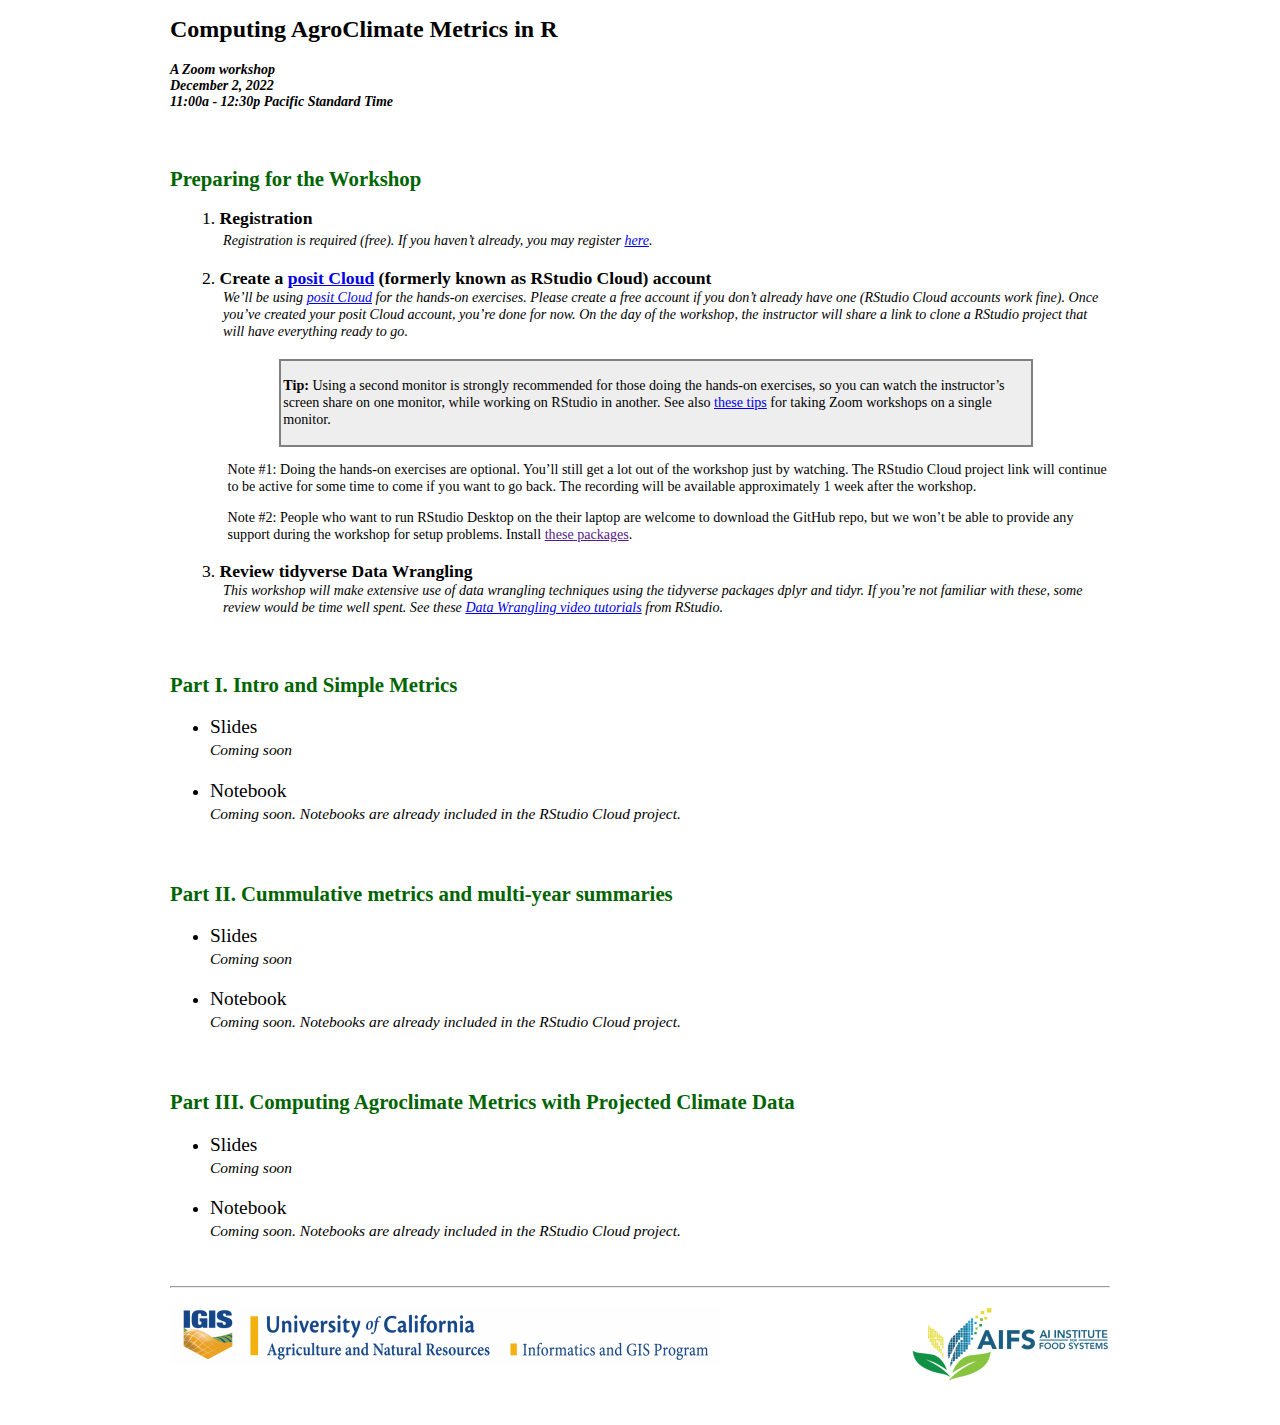
==== index.html @ ed3b4bb9 "Initial commit" ====
<!DOCTYPE html>

<html>

<head>

<meta charset="utf-8" />
<meta name="generator" content="pandoc" />
<meta http-equiv="X-UA-Compatible" content="IE=EDGE" />




<title>Computing AgroClimate Metrics in R</title>

<script src="slides/lib/header-attrs-2.17/header-attrs.js"></script>
<script src="slides/lib/jquery-3.6.0/jquery-3.6.0.min.js"></script>
<meta name="viewport" content="width=device-width, initial-scale=1" />
<link href="slides/lib/bootstrap-3.3.5/css/bootstrap.min.css" rel="stylesheet" />
<script src="slides/lib/bootstrap-3.3.5/js/bootstrap.min.js"></script>
<script src="slides/lib/bootstrap-3.3.5/shim/html5shiv.min.js"></script>
<script src="slides/lib/bootstrap-3.3.5/shim/respond.min.js"></script>
<style>h1 {font-size: 34px;}
       h1.title {font-size: 38px;}
       h2 {font-size: 30px;}
       h3 {font-size: 24px;}
       h4 {font-size: 18px;}
       h5 {font-size: 16px;}
       h6 {font-size: 12px;}
       code {color: inherit; background-color: rgba(0, 0, 0, 0.04);}
       pre:not([class]) { background-color: white }</style>
<script src="slides/lib/navigation-1.1/tabsets.js"></script>
<!-- Global site tag (gtag.js) - Google Analytics -->
<script async src="https://www.googletagmanager.com/gtag/js?id=G-41HMZ3JJJ6"></script>
<script>
  window.dataLayer = window.dataLayer || [];
  function gtag(){dataLayer.push(arguments);}
  gtag('js', new Date());
  gtag('config', 'G-41HMZ3JJJ6');
</script>

<style type="text/css">
  code{white-space: pre-wrap;}
  span.smallcaps{font-variant: small-caps;}
  span.underline{text-decoration: underline;}
  div.column{display: inline-block; vertical-align: top; width: 50%;}
  div.hanging-indent{margin-left: 1.5em; text-indent: -1.5em;}
  ul.task-list{list-style: none;}
      .display.math{display: block; text-align: center; margin: 0.5rem auto;}
  </style>










<style type = "text/css">
.main-container {
  max-width: 940px;
  margin-left: auto;
  margin-right: auto;
}
img {
  max-width:100%;
}
.tabbed-pane {
  padding-top: 12px;
}
.html-widget {
  margin-bottom: 20px;
}
button.code-folding-btn:focus {
  outline: none;
}
summary {
  display: list-item;
}
details > summary > p:only-child {
  display: inline;
}
pre code {
  padding: 0;
}
</style>



<!-- tabsets -->

<style type="text/css">
.tabset-dropdown > .nav-tabs {
  display: inline-table;
  max-height: 500px;
  min-height: 44px;
  overflow-y: auto;
  border: 1px solid #ddd;
  border-radius: 4px;
}

.tabset-dropdown > .nav-tabs > li.active:before, .tabset-dropdown > .nav-tabs.nav-tabs-open:before {
  content: "\e259";
  font-family: 'Glyphicons Halflings';
  display: inline-block;
  padding: 10px;
  border-right: 1px solid #ddd;
}

.tabset-dropdown > .nav-tabs.nav-tabs-open > li.active:before {
  content: "\e258";
  font-family: 'Glyphicons Halflings';
  border: none;
}

.tabset-dropdown > .nav-tabs > li.active {
  display: block;
}

.tabset-dropdown > .nav-tabs > li > a,
.tabset-dropdown > .nav-tabs > li > a:focus,
.tabset-dropdown > .nav-tabs > li > a:hover {
  border: none;
  display: inline-block;
  border-radius: 4px;
  background-color: transparent;
}

.tabset-dropdown > .nav-tabs.nav-tabs-open > li {
  display: block;
  float: none;
}

.tabset-dropdown > .nav-tabs > li {
  display: none;
}
</style>

<!-- code folding -->




</head>

<body>


<div class="container-fluid main-container">




<div id="header">



<h1 class="title toc-ignore">Computing AgroClimate Metrics in R</h1>
<h4 class="date">A Zoom workshop<br/>December 2, 2022<br/>11:00a -
12:30p Pacific Standard Time</h4>

</div>


<style type="text/css">
h1 {
  font-size: 130%;
  font-weight:bold;
  color:darkgreen;
}
h1.title {
  color:black;
  font-size:150%;
}
h4.date {
  font-size: 14px;
  font-style:italic;
  line-height: inherit;
}
p, li, summary {
  font-size: 110%;
}
span.note {
  font-size:80%;
  font-style:italic;
  display:inline-block;
  margin-left:1.5em;
}
span.linote {
  font-size:80%;
  font-style:italic;
}


</style>
<p><br />
</p>
<div id="preparing-for-the-workshop" class="section level1"
style="clear:both;">
<h1 style="clear:both;">Preparing for the Workshop</h1>
<div style="margin-left:2em;">
<p>1. <strong>Registration</strong><br/><span class="note">Registration
is required (free). If you haven’t already, you may register <a
href="https://forms.gle/WjprKGkj9bT2CBr58" target="_blank"
rel="noopener">here</a>.</span></p>
<p>2. <strong>Create a <a href="https://posit.cloud/" target="_blank"
rel="noopener">posit Cloud</a> (formerly known as RStudio Cloud)
account</strong><br/><span class="note">We’ll be using <a
href="https://posit.cloud/" target="_blank" rel="noopener">posit
Cloud</a> for the hands-on exercises. Please create a free account if
you don’t already have one (RStudio Cloud accounts work fine). Once
you’ve created your posit Cloud account, you’re done for now. On the day
of the workshop, the instructor will share a link to clone a RStudio
project that will have everything ready to go.</span></p>
<div
style="border:2px solid gray; margin:1em 6em; background-color:#eee; font-size:80%; padding:0.2em;">
<p><strong>Tip:</strong> Using a second monitor is strongly recommended
for those doing the hands-on exercises, so you can watch the
instructor’s screen share on one monitor, while working on RStudio in
another. See also <a
href="https://ucanr-igis.github.io/caladaptr-res/workshops/ca_intro_feb22/workspace_tips.html"
target="_blank" rel="noopener">these tips</a> for taking Zoom workshops
on a single monitor.</p>
</div>
<div style="margin-left:2em; font-size:80%;">
<p>Note #1: Doing the hands-on exercises are optional. You’ll still get
a lot out of the workshop just by watching. The RStudio Cloud project
link will continue to be active for some time to come if you want to go
back. The recording will be available approximately 1 week after the
workshop.</p>
<p>Note #2: People who want to run RStudio Desktop on the their laptop
are welcome to download the GitHub repo, but we won’t be able to provide
any support during the workshop for setup problems. Install <a
href="">these packages</a>.</p>
</div>
<p>3. <strong>Review tidyverse Data Wrangling</strong><br/><span
class="note">This workshop will make extensive use of data wrangling
techniques using the tidyverse packages dplyr and tidyr. If you’re not
familiar with these, some review would be time well spent. See these <a
href="https://www.youtube.com/playlist?list=PL9HYL-VRX0oQOWAFoKHFQAsWAI3ImbNPk"
target="_blank" rel="noopener">Data Wrangling video tutorials</a> from
RStudio.</span></p>
</div>
<!-- click [here](https://posit.cloud/content/5055980){target="_blank" rel="noopener"} to make a copy of the workshop project. -->
<p><br />
</p>
</div>
<div id="part-i.-intro-and-simple-metrics" class="section level1">
<h1>Part I. Intro and Simple Metrics</h1>
<ul>
<li><p>Slides<br/><span class="linote">Coming soon</span></p></li>
<li><p>Notebook<br/><span class="linote">Coming soon. Notebooks are
already included in the RStudio Cloud project.</span></p></li>
</ul>
<!---- [Slides](./slides/slides_pt1.html){target="_blank" rel="noopener"}  ---->
<!-- Notebook 2: [ex02.R](https://raw.githubusercontent.com/ucanr-igis/IntroR_Oct22/main/ex02.R){target="_blank" rel="noopener"} -->
<p><br />
</p>
</div>
<div id="part-ii.-cummulative-metrics-and-multi-year-summaries"
class="section level1">
<h1>Part II. Cummulative metrics and multi-year summaries</h1>
<ul>
<li><p>Slides<br/><span class="linote">Coming soon</span></p></li>
<li><p>Notebook<br/><span class="linote">Coming soon. Notebooks are
already included in the RStudio Cloud project.</span></p></li>
</ul>
<p><br />
</p>
</div>
<div
id="part-iii.-computing-agroclimate-metrics-with-projected-climate-data"
class="section level1">
<h1>Part III. Computing Agroclimate Metrics with Projected Climate
Data</h1>
<ul>
<li><p>Slides<br/><span class="linote">Coming soon</span></p></li>
<li><p>Notebook<br/><span class="linote">Coming soon. Notebooks are
already included in the RStudio Cloud project.</span></p></li>
</ul>
<!-- <details style="cursor: pointer; color: rgb(51,122,183); margin-left:2em;"> -->
<!-- <summary>Recording</summary> -->
<!-- <iframe width="560" height="315" src="https://www.youtube.com/embed/aoDy-vaUjRE?rel=0" title="YouTube video player" frameborder="1" allow="accelerometer; autoplay; clipboard-write; encrypted-media; gyroscope; picture-in-picture" allowfullscreen style="margin-left:1.5em; margin-top:1em;"></iframe> -->
<!-- </details> -->
<br/>
<hr/>
<div>
<p><a href="http://igis.ucanr.edu/" target="_blank"><img src="images/igis-logo_550x58x256.png" style="width:550px; height:58px;"/></a>
<a href="https://aifs.ucdavis.edu/" target="_blank"><img src="images/aifs-logo-wide_200x77.png" style="width:200px; height:77px; float:right;"/></a></p>
</div>
<p><br />
</p>
</div>




</div>

<script>

// add bootstrap table styles to pandoc tables
function bootstrapStylePandocTables() {
  $('tr.odd').parent('tbody').parent('table').addClass('table table-condensed');
}
$(document).ready(function () {
  bootstrapStylePandocTables();
});


</script>

<!-- tabsets -->

<script>
$(document).ready(function () {
  window.buildTabsets("TOC");
});

$(document).ready(function () {
  $('.tabset-dropdown > .nav-tabs > li').click(function () {
    $(this).parent().toggleClass('nav-tabs-open');
  });
});
</script>

<!-- code folding -->



</body>
</html>
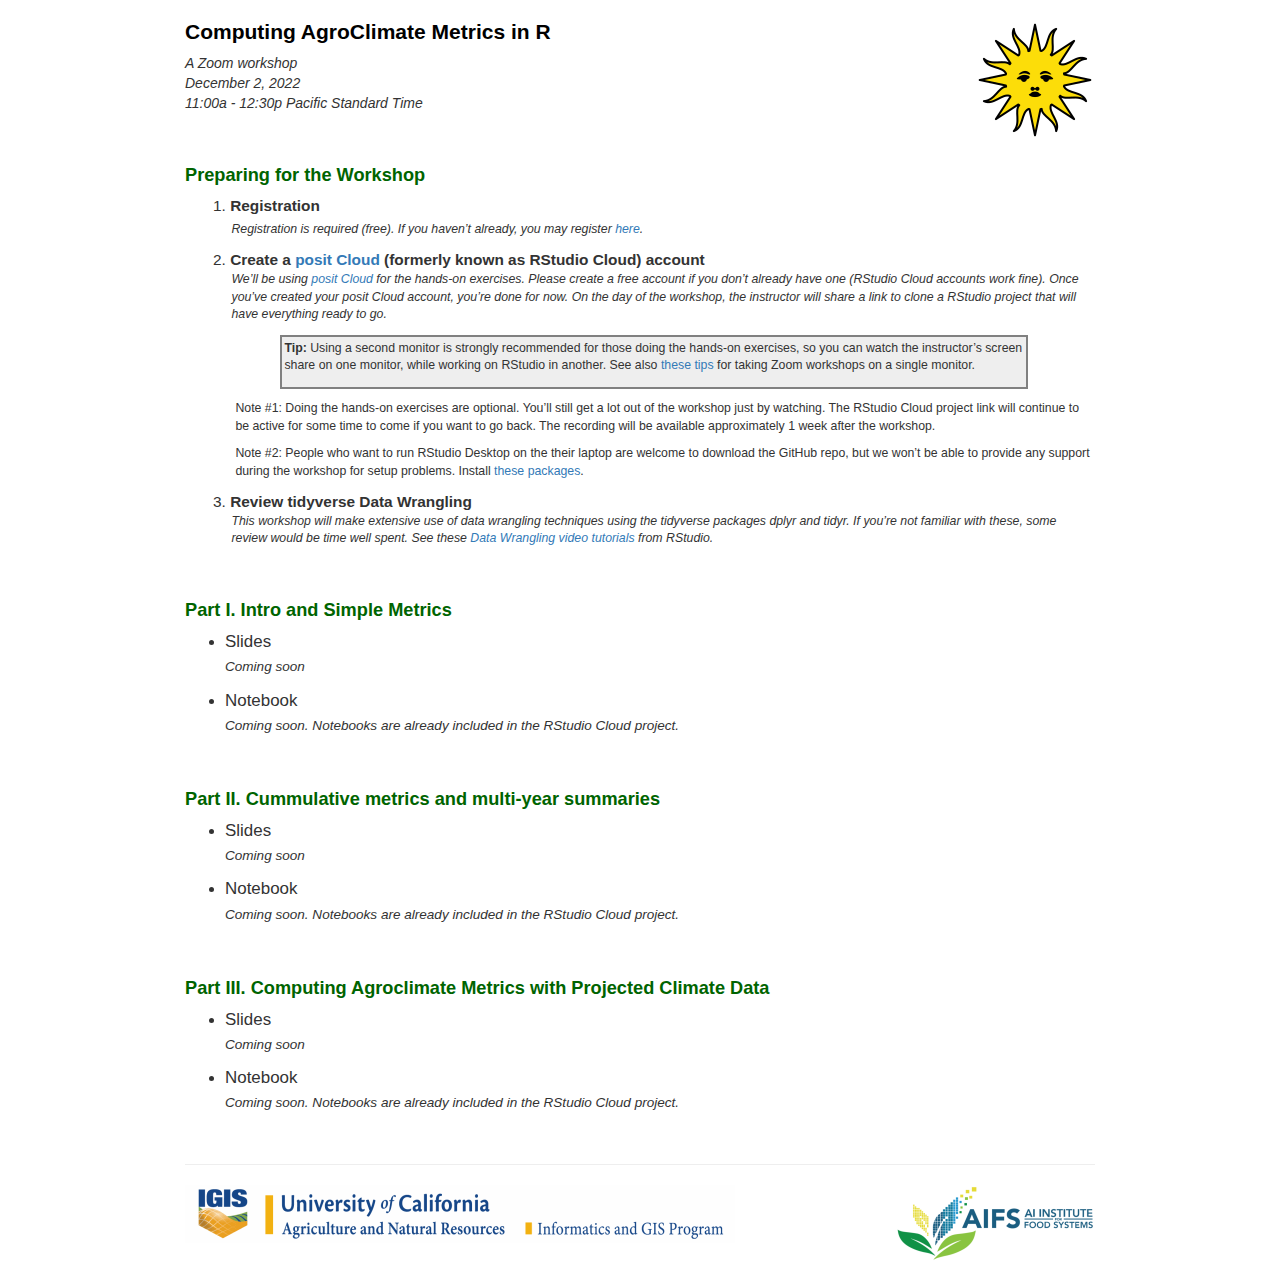
==== commit ddb74798: "Update index.html" ====
--- a/index.html
+++ b/index.html
@@ -157,7 +157,8 @@
 
 
 
-<h1 class="title toc-ignore">Computing AgroClimate Metrics in R</h1>
+<h1 class="title toc-ignore"><img src='images/soleil-avec-visage_120x120.png' style='float:right;'/>Computing
+AgroClimate Metrics in R</h1>
 <h4 class="date">A Zoom workshop<br/>December 2, 2022<br/>11:00a -
 12:30p Pacific Standard Time</h4>
 
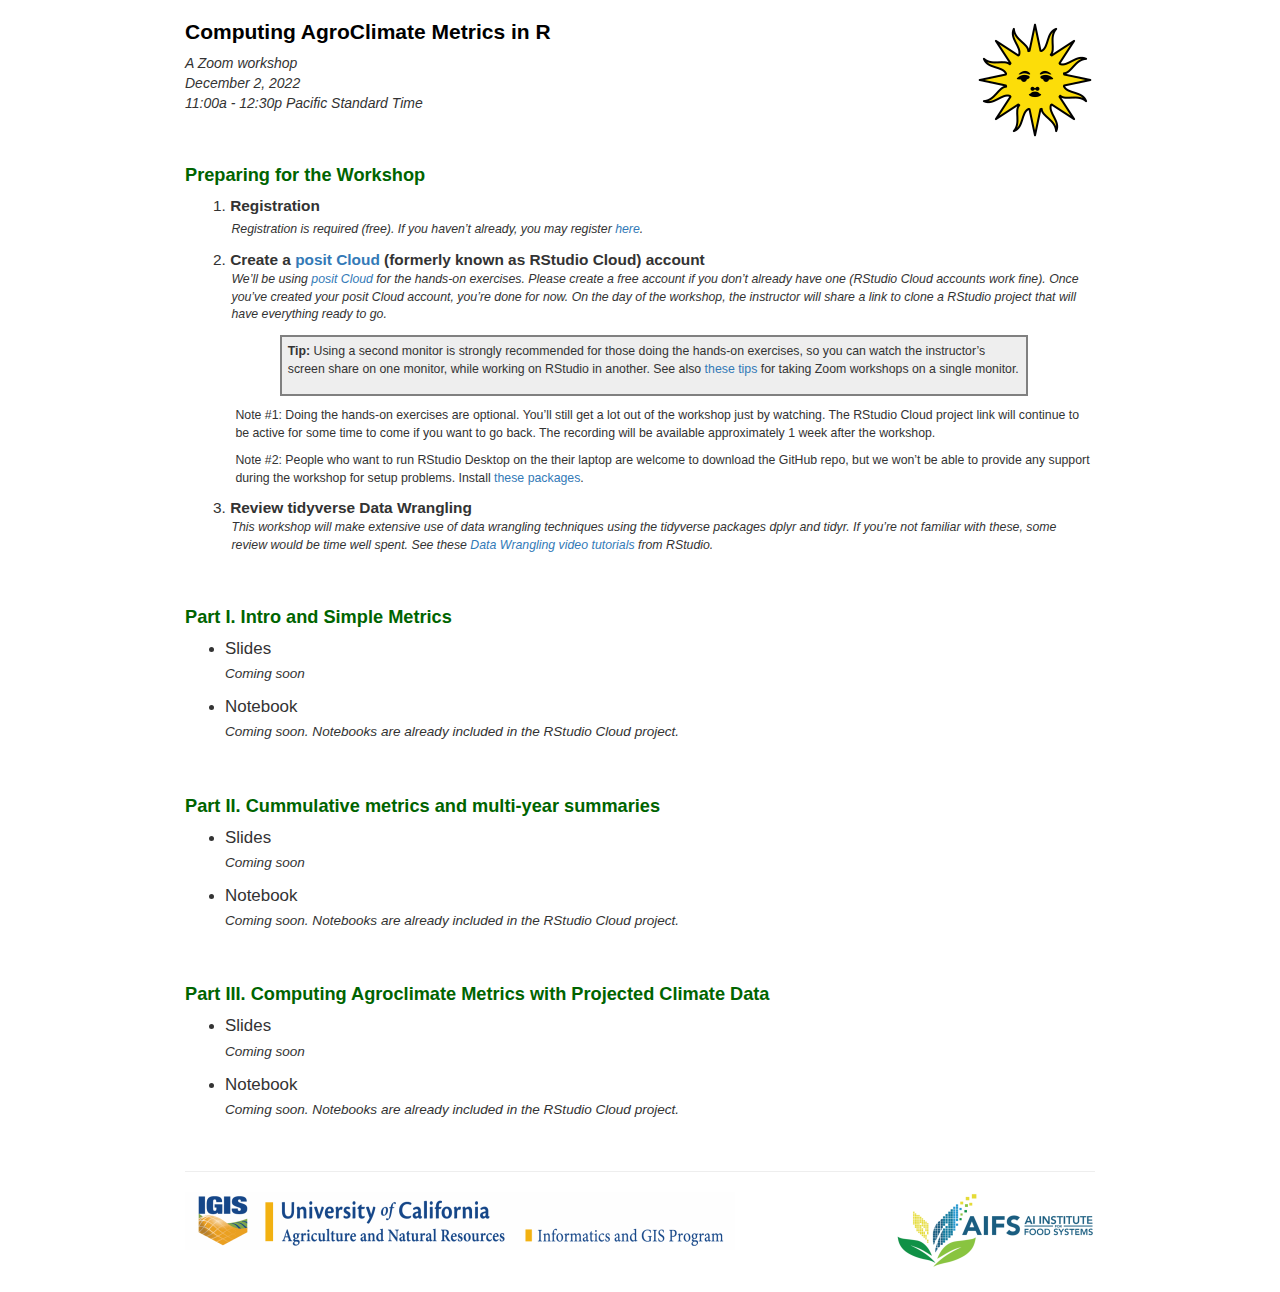
==== commit e89ff221: "Update to index.html" ====
--- a/index.html
+++ b/index.html
@@ -216,7 +216,7 @@
 of the workshop, the instructor will share a link to clone a RStudio
 project that will have everything ready to go.</span></p>
 <div
-style="border:2px solid gray; margin:1em 6em; background-color:#eee; font-size:80%; padding:0.2em;">
+style="border:2px solid gray; margin:1em 6em; background-color:#eee; font-size:80%; padding:0.5em;">
 <p><strong>Tip:</strong> Using a second monitor is strongly recommended
 for those doing the hands-on exercises, so you can watch the
 instructor’s screen share on one monitor, while working on RStudio in
@@ -234,7 +234,8 @@
 <p>Note #2: People who want to run RStudio Desktop on the their laptop
 are welcome to download the GitHub repo, but we won’t be able to provide
 any support during the workshop for setup problems. Install <a
-href="">these packages</a>.</p>
+href="https://github.com/UCANR-IGIS/agroclimR/blob/main/install_packages.R"
+target="_blank" rel="noopener">these packages</a>.</p>
 </div>
 <p>3. <strong>Review tidyverse Data Wrangling</strong><br/><span
 class="note">This workshop will make extensive use of data wrangling
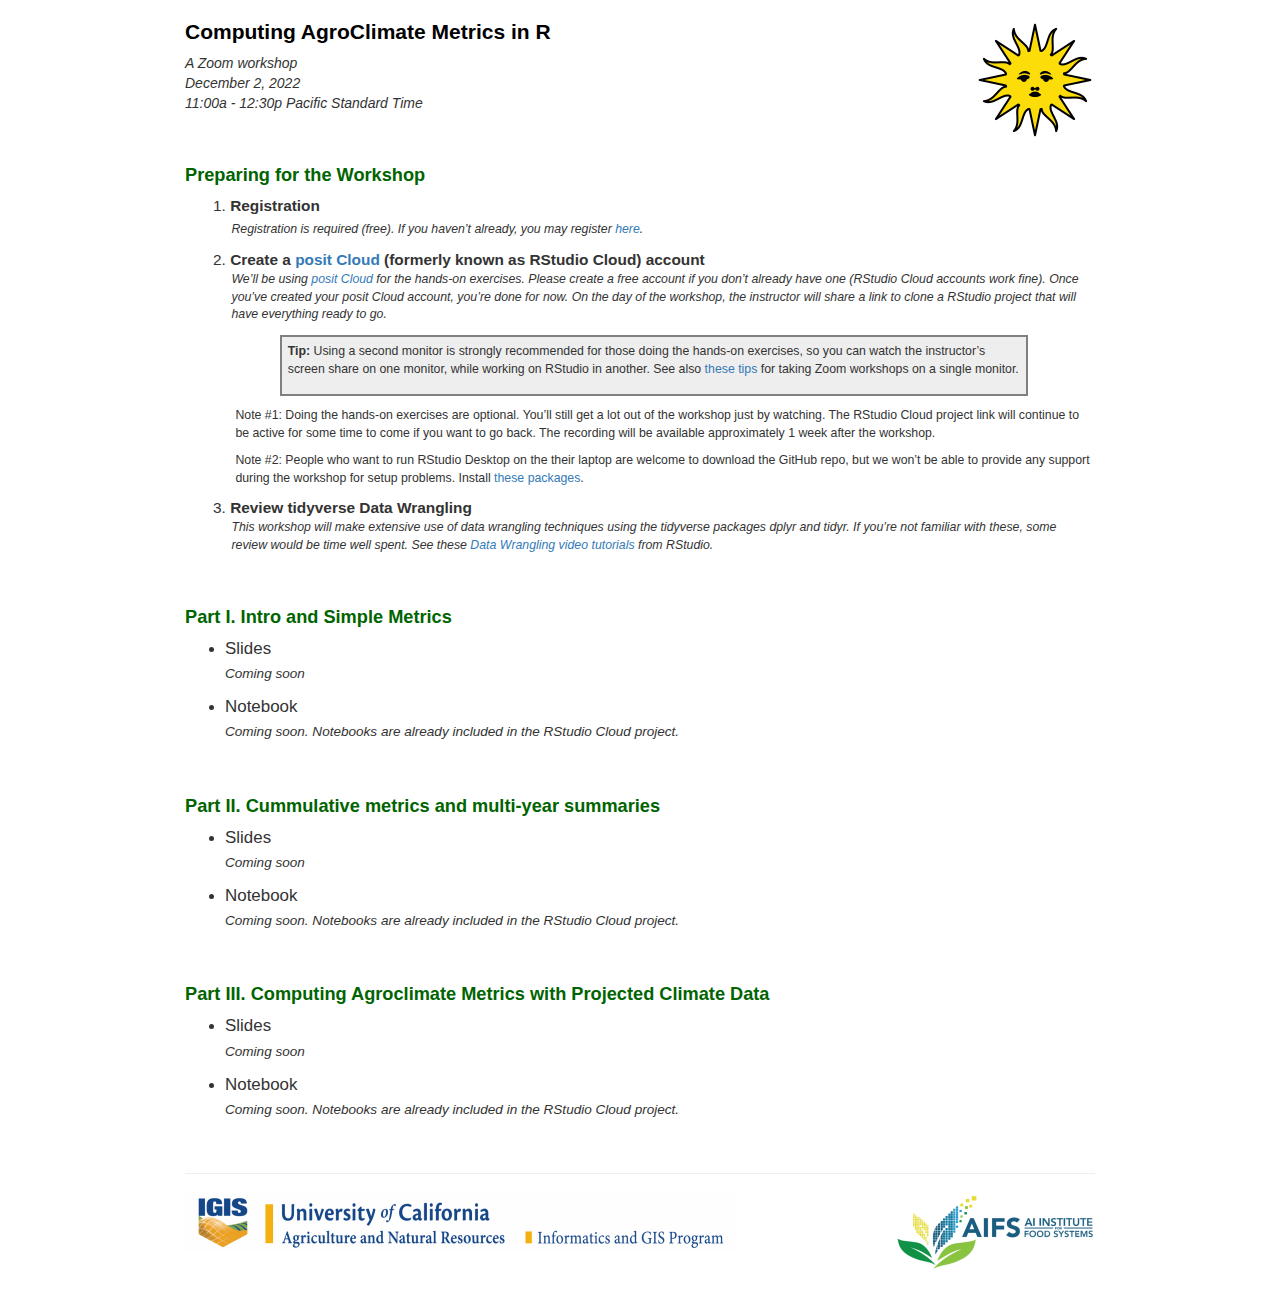
==== commit 5206ea19: "Added favicon" ====
--- a/index.html
+++ b/index.html
@@ -30,6 +30,9 @@
        code {color: inherit; background-color: rgba(0, 0, 0, 0.04);}
        pre:not([class]) { background-color: white }</style>
 <script src="slides/lib/navigation-1.1/tabsets.js"></script>
+<link rel="icon" type="image/png" sizes="32x32" href="./images/favicon-32x32.png">
+<link rel="icon" type="image/png" sizes="16x16" href="./images/favicon-16x16.png">
+
 <!-- Global site tag (gtag.js) - Google Analytics -->
 <script async src="https://www.googletagmanager.com/gtag/js?id=G-41HMZ3JJJ6"></script>
 <script>
@@ -204,7 +207,7 @@
 <div style="margin-left:2em;">
 <p>1. <strong>Registration</strong><br/><span class="note">Registration
 is required (free). If you haven’t already, you may register <a
-href="https://forms.gle/WjprKGkj9bT2CBr58" target="_blank"
+href="https://forms.gle/RHQrqDknHUtxsDo2A" target="_blank"
 rel="noopener">here</a>.</span></p>
 <p>2. <strong>Create a <a href="https://posit.cloud/" target="_blank"
 rel="noopener">posit Cloud</a> (formerly known as RStudio Cloud)
@@ -286,7 +289,7 @@
 <!-- <summary>Recording</summary> -->
 <!-- <iframe width="560" height="315" src="https://www.youtube.com/embed/aoDy-vaUjRE?rel=0" title="YouTube video player" frameborder="1" allow="accelerometer; autoplay; clipboard-write; encrypted-media; gyroscope; picture-in-picture" allowfullscreen style="margin-left:1.5em; margin-top:1em;"></iframe> -->
 <!-- </details> -->
-<br/>
+<p><br/></p>
 <hr/>
 <div>
 <p><a href="http://igis.ucanr.edu/" target="_blank"><img src="images/igis-logo_550x58x256.png" style="width:550px; height:58px;"/></a>
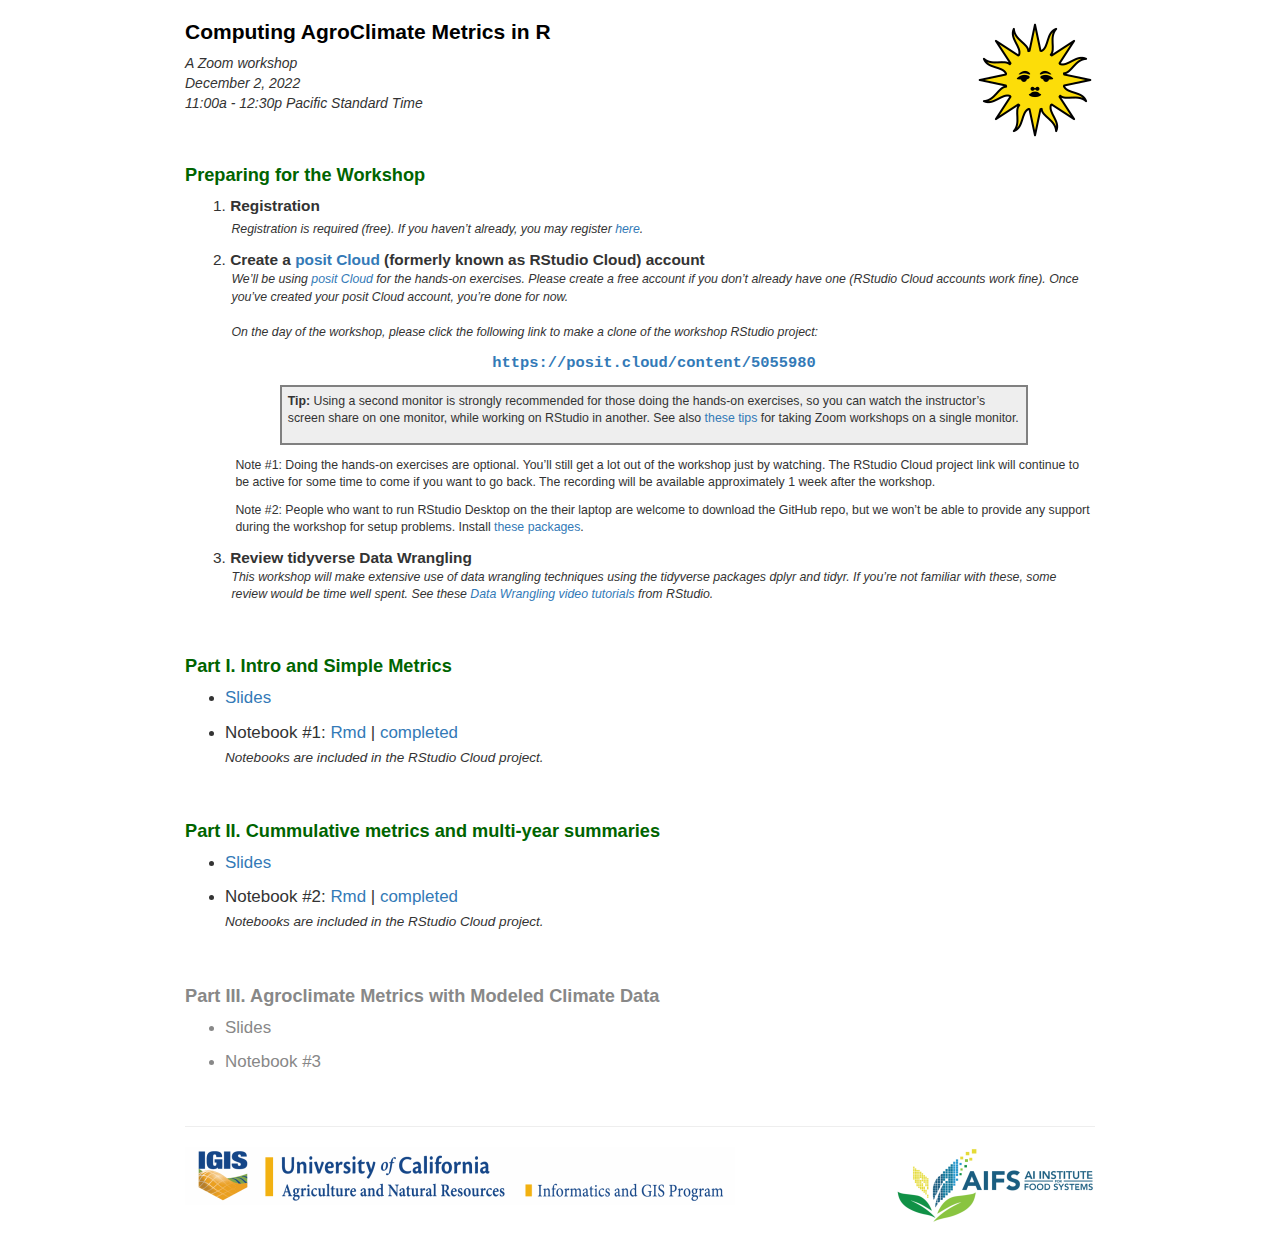
==== commit 9da67fcb: "Updated index.html" ====
--- a/index.html
+++ b/index.html
@@ -32,6 +32,10 @@
 <script src="slides/lib/navigation-1.1/tabsets.js"></script>
 <link rel="icon" type="image/png" sizes="32x32" href="./images/favicon-32x32.png">
 <link rel="icon" type="image/png" sizes="16x16" href="./images/favicon-16x16.png">
+<meta name="msapplication-TileColor" content="#da532c">
+<meta name="theme-color" content="#ffffff">
+
+<script language="javascript" type="text/javascript">w3c_slidy.mouse_click_enabled = false;</script>
 
 <!-- Global site tag (gtag.js) - Google Analytics -->
 <script async src="https://www.googletagmanager.com/gtag/js?id=G-41HMZ3JJJ6"></script>
@@ -196,11 +200,19 @@
   font-size:80%;
   font-style:italic;
 }
-
-
+div.grayme > h1 {
+  color:#888;
+}
+div.grayme > ul > li {
+  color:#888;
+}
 </style>
 <p><br />
 </p>
+<!-- <details style="cursor: pointer; color: rgb(51,122,183); margin-left:2em;"> -->
+<!-- <summary>Recording</summary> -->
+<!-- <iframe width="560" height="315" src="https://www.youtube.com/embed/aoDy-vaUjRE?rel=0" title="YouTube video player" frameborder="1" allow="accelerometer; autoplay; clipboard-write; encrypted-media; gyroscope; picture-in-picture" allowfullscreen style="margin-left:1.5em; margin-top:1em;"></iframe> -->
+<!-- </details> -->
 <div id="preparing-for-the-workshop" class="section level1"
 style="clear:both;">
 <h1 style="clear:both;">Preparing for the Workshop</h1>
@@ -215,9 +227,13 @@
 href="https://posit.cloud/" target="_blank" rel="noopener">posit
 Cloud</a> for the hands-on exercises. Please create a free account if
 you don’t already have one (RStudio Cloud accounts work fine). Once
-you’ve created your posit Cloud account, you’re done for now. On the day
-of the workshop, the instructor will share a link to clone a RStudio
-project that will have everything ready to go.</span></p>
+you’ve created your posit Cloud account, you’re done for
+now.<br/><br/>On the day of the workshop, please click the following
+link to make a clone of the workshop RStudio project:</span></p>
+<p style="font-family:monospace; font-size:110%; text-align:center; font-weight:bold;">
+<a href="https://posit.cloud/content/5055980"
+target="_blank">https://posit.cloud/content/5055980</a>
+</p>
 <div
 style="border:2px solid gray; margin:1em 6em; background-color:#eee; font-size:80%; padding:0.5em;">
 <p><strong>Tip:</strong> Using a second monitor is strongly recommended
@@ -255,12 +271,15 @@
 <div id="part-i.-intro-and-simple-metrics" class="section level1">
 <h1>Part I. Intro and Simple Metrics</h1>
 <ul>
-<li><p>Slides<br/><span class="linote">Coming soon</span></p></li>
-<li><p>Notebook<br/><span class="linote">Coming soon. Notebooks are
-already included in the RStudio Cloud project.</span></p></li>
+<li><p><a href="./slides/agclimr_slides01.html" target="_blank"
+rel="noopener">Slides</a></p></li>
+<li><p>Notebook #1: <a
+href="https://raw.githubusercontent.com/UCANR-IGIS/agroclimR/main/agclim_nb01.Rmd"
+target="_blank" rel="noopener">Rmd</a> | <a
+href="agclim_nb01_answers.nb.html" target="_blank"
+rel="noopener">completed</a><br/><span class="linote">Notebooks are
+included in the RStudio Cloud project.</span></p></li>
 </ul>
-<!---- [Slides](./slides/slides_pt1.html){target="_blank" rel="noopener"}  ---->
-<!-- Notebook 2: [ex02.R](https://raw.githubusercontent.com/ucanr-igis/IntroR_Oct22/main/ex02.R){target="_blank" rel="noopener"} -->
 <p><br />
 </p>
 </div>
@@ -268,27 +287,28 @@
 class="section level1">
 <h1>Part II. Cummulative metrics and multi-year summaries</h1>
 <ul>
-<li><p>Slides<br/><span class="linote">Coming soon</span></p></li>
-<li><p>Notebook<br/><span class="linote">Coming soon. Notebooks are
-already included in the RStudio Cloud project.</span></p></li>
+<li><p><a href="./slides/agclimr_slides02.html" target="_blank"
+rel="noopener">Slides</a></p></li>
+<li><p>Notebook #2: <a
+href="https://raw.githubusercontent.com/UCANR-IGIS/agroclimR/main/agclim_nb02.Rmd"
+target="_blank" rel="noopener">Rmd</a> | <a
+href="agclim_nb02_answers.nb.html" target="_blank"
+rel="noopener">completed</a><br/><span class="linote">Notebooks are
+included in the RStudio Cloud project.</span></p></li>
 </ul>
 <p><br />
 </p>
 </div>
-<div
-id="part-iii.-computing-agroclimate-metrics-with-projected-climate-data"
-class="section level1">
-<h1>Part III. Computing Agroclimate Metrics with Projected Climate
+<div id="part-iii.-agroclimate-metrics-with-modeled-climate-data"
+class="section level1 grayme">
+<h1 class="grayme">Part III. Agroclimate Metrics with Modeled Climate
 Data</h1>
+<div class="grayme">
 <ul>
-<li><p>Slides<br/><span class="linote">Coming soon</span></p></li>
-<li><p>Notebook<br/><span class="linote">Coming soon. Notebooks are
-already included in the RStudio Cloud project.</span></p></li>
+<li><p>Slides</p></li>
+<li><p>Notebook #3</p></li>
 </ul>
-<!-- <details style="cursor: pointer; color: rgb(51,122,183); margin-left:2em;"> -->
-<!-- <summary>Recording</summary> -->
-<!-- <iframe width="560" height="315" src="https://www.youtube.com/embed/aoDy-vaUjRE?rel=0" title="YouTube video player" frameborder="1" allow="accelerometer; autoplay; clipboard-write; encrypted-media; gyroscope; picture-in-picture" allowfullscreen style="margin-left:1.5em; margin-top:1em;"></iframe> -->
-<!-- </details> -->
+</div>
 <p><br/></p>
 <hr/>
 <div>
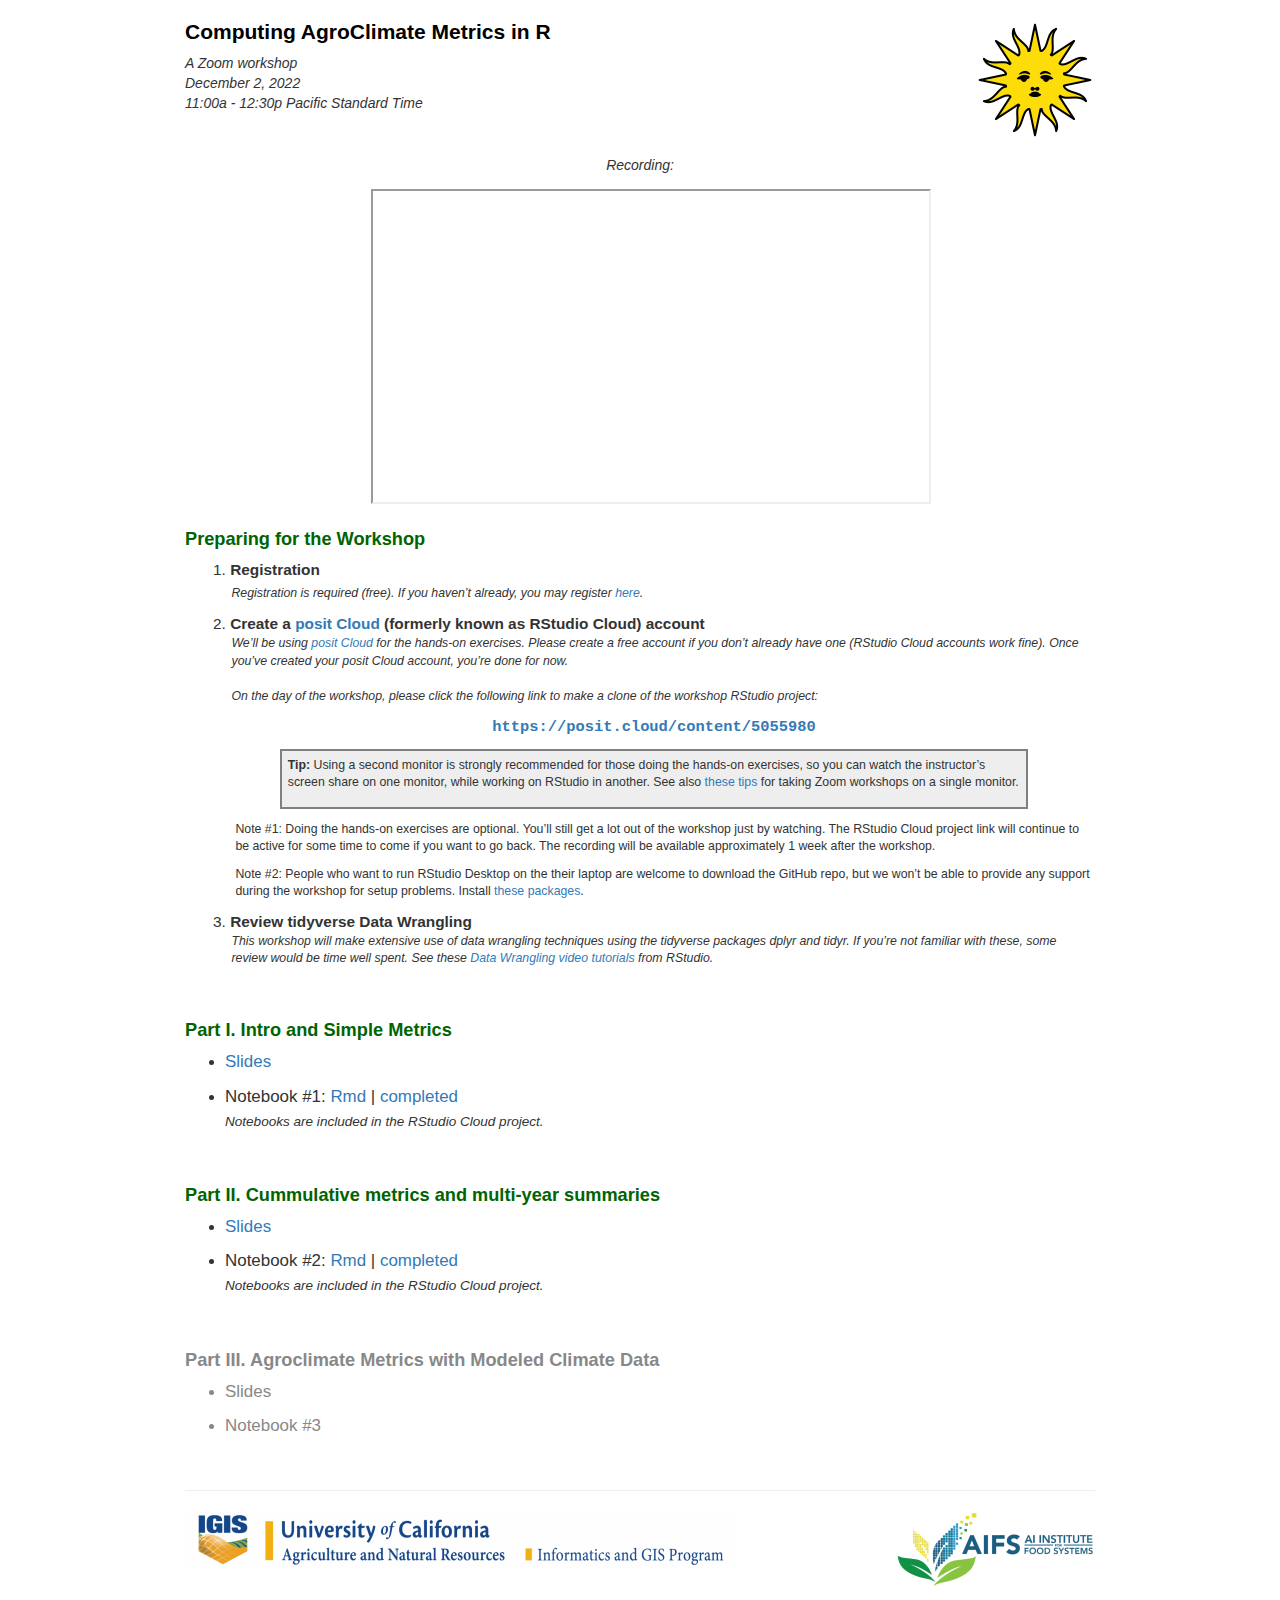
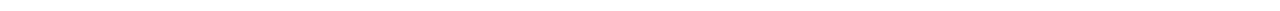
==== commit 9aa216c8: "Update index.html" ====
--- a/index.html
+++ b/index.html
@@ -209,10 +209,10 @@
 </style>
 <p><br />
 </p>
-<!-- <details style="cursor: pointer; color: rgb(51,122,183); margin-left:2em;"> -->
-<!-- <summary>Recording</summary> -->
-<!-- <iframe width="560" height="315" src="https://www.youtube.com/embed/aoDy-vaUjRE?rel=0" title="YouTube video player" frameborder="1" allow="accelerometer; autoplay; clipboard-write; encrypted-media; gyroscope; picture-in-picture" allowfullscreen style="margin-left:1.5em; margin-top:1em;"></iframe> -->
-<!-- </details> -->
+<center>
+<em>Recording:</em><br/>
+<iframe width="560" height="315" src="https://www.youtube.com/embed/UPVC9AVV2aY?rel=0" title="YouTube video player" frameborder="1" allow="accelerometer; autoplay; clipboard-write; encrypted-media; gyroscope; picture-in-picture" allowfullscreen style="margin-left:1.5em; margin-top:1em;"></iframe>
+</center>
 <div id="preparing-for-the-workshop" class="section level1"
 style="clear:both;">
 <h1 style="clear:both;">Preparing for the Workshop</h1>
